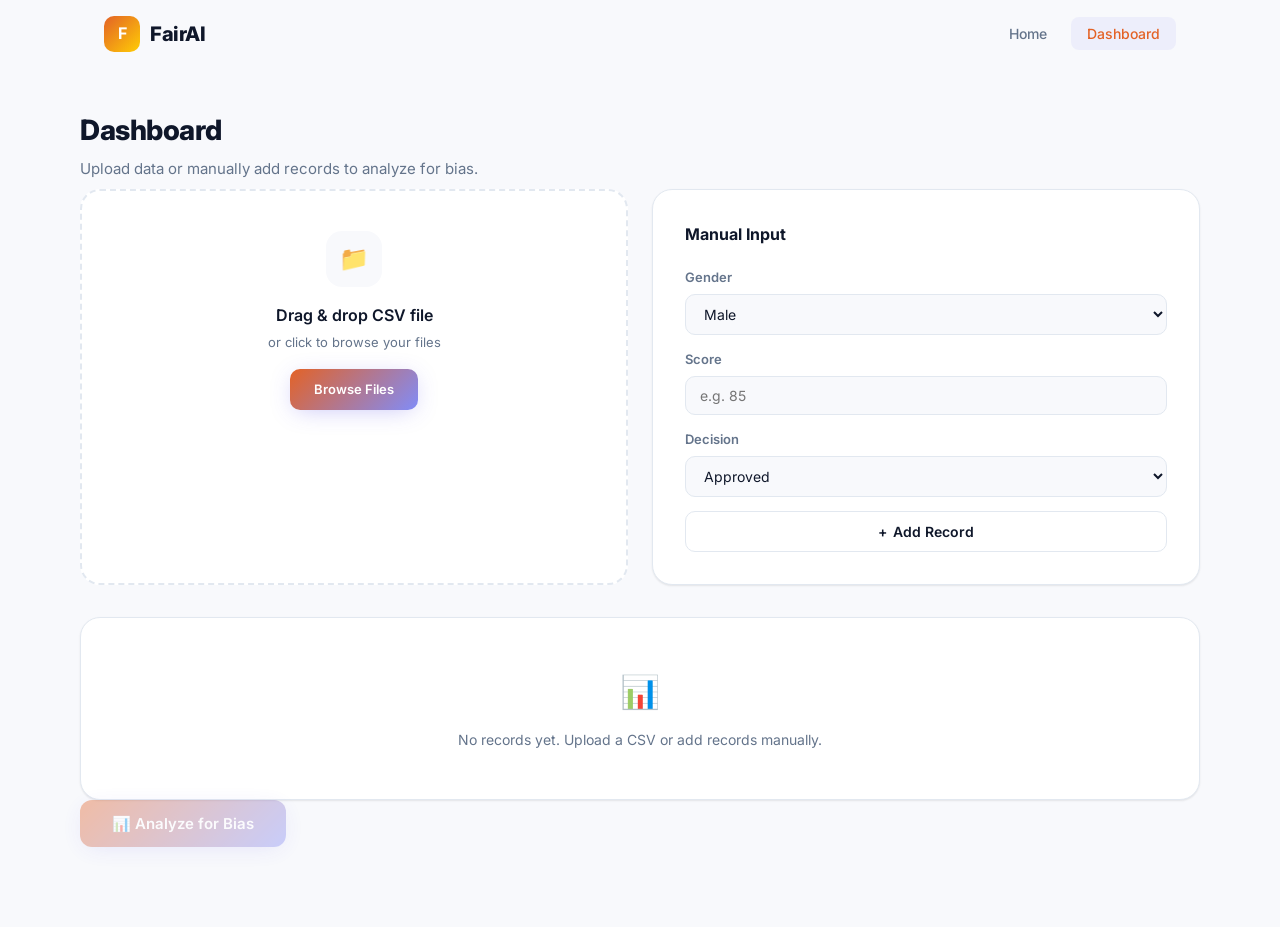
==== frontend/dashboard.html @ 1e20d758 "Created and added frontend files with skeleton ui" ====
<!DOCTYPE html>
<html lang="en">
<head>
  <meta charset="UTF-8" />
  <meta name="viewport" content="width=device-width, initial-scale=1.0" />
  <title>Dashboard – FairAI</title>
  <link rel="stylesheet" href="style.css" />
</head>
<body>

  <!-- Navbar -->
  <nav class="navbar scrolled">
    <div class="container">
      <a href="index.html" class="logo">
        <div class="logo-icon">F</div>
        FairAI
      </a>
      <ul class="nav-links">
        <li><a href="index.html">Home</a></li>
        <li><a href="dashboard.html" class="active">Dashboard</a></li>
      </ul>
    </div>
  </nav>

  <div class="container dashboard-content">
    <div class="page-header animate-fade-up">
      <h1>Dashboard</h1>
      <p>Upload data or manually add records to analyze for bias.</p>
    </div>

    <div class="dashboard-grid">
      <!-- Upload Zone -->
      <div class="upload-zone animate-fade-up delay-1" id="uploadZone">
        <div class="upload-icon">📁</div>
        <h3>Drag & drop CSV file</h3>
        <p>or click to browse your files</p>
        <label for="csvInput">Browse Files</label>
        <input type="file" id="csvInput" accept=".csv" />
      </div>

      <!-- Manual Input -->
      <div class="card manual-input animate-fade-up delay-2">
        <h3>Manual Input</h3>
        <div class="form-group">
          <label for="gender">Gender</label>
          <select id="gender">
            <option value="Male">Male</option>
            <option value="Female">Female</option>
            <option value="Other">Other</option>
          </select>
        </div>
        <div class="form-group">
          <label for="score">Score</label>
          <input type="number" id="score" placeholder="e.g. 85" />
        </div>
        <div class="form-group">
          <label for="decision">Decision</label>
          <select id="decision">
            <option value="Approved">Approved</option>
            <option value="Rejected">Rejected</option>
          </select>
        </div>
        <button class="btn-add" id="addRecord">
          <span>+</span> Add Record
        </button>
      </div>
    </div>

    <!-- Data Table -->
    <div class="card table-section animate-fade-up delay-3" id="tableSection" style="display:none;">
      <div class="table-header">
        <h3><span id="recordCount">0</span> Records</h3>
        <button class="btn-clear" id="clearAll">🗑 Clear All</button>
      </div>
      <div class="data-table-wrapper">
        <table class="data-table">
          <thead>
            <tr>
              <th>#</th>
              <th>Gender</th>
              <th>Score</th>
              <th>Decision</th>
            </tr>
          </thead>
          <tbody id="tableBody"></tbody>
        </table>
      </div>
    </div>

    <!-- Empty State -->
    <div class="card empty-state animate-fade-up delay-3" id="emptyState">
      <span>📊</span>
      No records yet. Upload a CSV or add records manually.
    </div>

    <!-- Analyze Button -->
    <button class="btn-primary" id="analyzeBtn" disabled style="opacity:0.4;cursor:not-allowed;">
      📊 Analyze for Bias
    </button>
  </div>

  <script src="js/upload.js"></script>
  <script src="js/main.js"></script>
  <script>
    // Dashboard logic
    const records = [];
    const tableBody = document.getElementById('tableBody');
    const tableSection = document.getElementById('tableSection');
    const emptyState = document.getElementById('emptyState');
    const recordCount = document.getElementById('recordCount');
    const analyzeBtn = document.getElementById('analyzeBtn');

    function updateTable() {
      const hasRecords = records.length > 0;
      tableSection.style.display = hasRecords ? 'block' : 'none';
      emptyState.style.display = hasRecords ? 'none' : 'block';
      analyzeBtn.disabled = !hasRecords;
      analyzeBtn.style.opacity = hasRecords ? '1' : '0.4';
      analyzeBtn.style.cursor = hasRecords ? 'pointer' : 'not-allowed';
      recordCount.textContent = records.length;

      tableBody.innerHTML = records.map((r, i) =>
        `<tr>
          <td>${i + 1}</td>
          <td>${r.gender}</td>
          <td>${r.score}</td>
          <td><span class="badge ${r.decision === 'Approved' ? 'badge-success' : 'badge-danger'}">${r.decision}</span></td>
        </tr>`
      ).join('');
    }

    // Manual add
    document.getElementById('addRecord').addEventListener('click', () => {
      const gender = document.getElementById('gender').value;
      const score = document.getElementById('score').value;
      const decision = document.getElementById('decision').value;
      if (!score) return;
      records.push({ gender, score: Number(score), decision });
      document.getElementById('score').value = '';
      updateTable();
    });

    // Clear
    document.getElementById('clearAll').addEventListener('click', () => {
      records.length = 0;
      updateTable();
    });

    // CSV upload callback
    window.onCSVParsed = function(data) {
      data.forEach(r => records.push(r));
      updateTable();
    };

    // Analyze
    analyzeBtn.addEventListener('click', () => {
      if (records.length === 0) return;
      sessionStorage.setItem('fairai_data', JSON.stringify(records));
      window.location.href = 'result.html';
    });
  </script>
</body>
</html>
---- frontend/style.css ----
/* ===== FairAI – Design System ===== */
@import url('https://fonts.googleapis.com/css2?family=Inter:wght@300;400;500;600;700;800;900&display=swap');

/* --- Reset & Base --- */
*, *::before, *::after {
  margin: 0;
  padding: 0;
  box-sizing: border-box;
}

:root {
  --bg: #f8f9fc;
  --bg-alt: #ffffff;
  --text: #0f172a;
  --text-secondary: #64748b;
  --primary: #e36226;
  --primary-light: #818cf8;
  --primary-dark: #3730a3;
  --accent: #ffcd05;
  --accent-light: #67e8f9;
  --success: #10b981;
  --danger: #ef4444;
  --border: #e2e8f0;
  --glass-bg: rgba(255,255,255,0.72);
  --glass-border: rgba(255,255,255,0.35);
  --shadow-sm: 0 1px 3px rgba(0,0,0,0.04), 0 1px 2px rgba(0,0,0,0.06);
  --shadow-md: 0 4px 16px -2px rgba(0,0,0,0.08);
  --shadow-lg: 0 12px 40px -8px rgba(0,0,0,0.12);
  --shadow-primary: 0 4px 24px -6px rgba(79,70,229,0.35);
  --radius: 12px;
  --radius-lg: 20px;
  --transition: 0.25s cubic-bezier(0.4,0,0.2,1);
  --font: 'Inter', system-ui, -apple-system, sans-serif;
}

html {
  scroll-behavior: smooth;
}

body {
  font-family: var(--font);
  background: var(--bg);
  color: var(--text);
  line-height: 1.6;
  -webkit-font-smoothing: antialiased;
  -moz-osx-font-smoothing: grayscale;
}

a {
  text-decoration: none;
  color: inherit;
}

img {
  max-width: 100%;
}

/* --- Utilities --- */
.container {
  max-width: 1120px;
  margin: 0 auto;
  padding: 0 24px;
}

.glass {
  background: var(--glass-bg);
  backdrop-filter: blur(18px);
  -webkit-backdrop-filter: blur(18px);
  border: 1px solid var(--glass-border);
}

.gradient-text {
  background: linear-gradient(135deg, var(--primary), var(--accent));
  -webkit-background-clip: text;
  -webkit-text-fill-color: transparent;
  background-clip: text;
}

.btn-primary {
  display: inline-flex;
  align-items: center;
  gap: 8px;
  padding: 14px 32px;
  background: linear-gradient(135deg, var(--primary), var(--primary-light));
  color: #fff;
  font-weight: 600;
  font-size: 15px;
  border: none;
  border-radius: var(--radius);
  cursor: pointer;
  box-shadow: var(--shadow-primary);
  transition: var(--transition);
  font-family: var(--font);
}

.btn-primary:hover {
  transform: translateY(-2px);
  box-shadow: 0 8px 32px -6px rgba(79,70,229,0.45);
}

.btn-primary:active {
  transform: translateY(0);
}

.btn-secondary {
  display: inline-flex;
  align-items: center;
  gap: 8px;
  padding: 12px 28px;
  background: var(--bg-alt);
  color: var(--text);
  font-weight: 600;
  font-size: 14px;
  border: 1px solid var(--border);
  border-radius: var(--radius);
  cursor: pointer;
  transition: var(--transition);
  font-family: var(--font);
}

.btn-secondary:hover {
  background: var(--bg);
  border-color: var(--primary-light);
  color: var(--primary);
}

.card {
  background: var(--bg-alt);
  border: 1px solid var(--border);
  border-radius: var(--radius-lg);
  box-shadow: var(--shadow-sm);
  transition: var(--transition);
}

.card:hover {
  box-shadow: var(--shadow-md);
}

/* --- Animations --- */
@keyframes fadeUp {
  from { opacity: 0; transform: translateY(28px); }
  to { opacity: 1; transform: translateY(0); }
}

@keyframes fadeIn {
  from { opacity: 0; }
  to { opacity: 1; }
}

@keyframes scaleIn {
  from { opacity: 0; transform: scale(0.92); }
  to { opacity: 1; transform: scale(1); }
}

@keyframes slideDown {
  from { opacity: 0; transform: translateY(-12px); }
  to { opacity: 1; transform: translateY(0); }
}

@keyframes float {
  0%, 100% { transform: translateY(0); }
  50% { transform: translateY(-10px); }
}

@keyframes progressFill {
  from { width: 0; }
}

/* Reveal animation */
@keyframes reveal {
  to {
    opacity: 1;
    transform: translateY(0);
    filter: blur(0);
  }
}

/* Moving gradient */
@keyframes gradientMove {
  0% { background-position: 0% 50%; }
  50% { background-position: 100% 50%; }
  100% { background-position: 0% 50%; }
}

.animate-fade-up {
  animation: fadeUp 0.7s ease-out forwards;
}

.animate-fade-in {
  animation: fadeIn 0.5s ease-out forwards;
}

.animate-scale-in {
  animation: scaleIn 0.5s ease-out forwards;
}

.delay-1 { animation-delay: 0.1s; opacity: 0; }
.delay-2 { animation-delay: 0.2s; opacity: 0; }
.delay-3 { animation-delay: 0.3s; opacity: 0; }
.delay-4 { animation-delay: 0.4s; opacity: 0; }
.delay-5 { animation-delay: 0.5s; opacity: 0; }

/* ===== NAVBAR ===== */
.navbar {
  position: sticky;
  top: 0;
  z-index: 100;
  padding: 16px 0;
  background: transparent;
  transition: var(--transition);
}

/* .navbar.scrolled {
  background: var(--glass-bg);
  backdrop-filter: blur(18px);
  border-bottom: 1px solid var(--border);
} */

.navbar .container {
  display: flex;
  align-items: center;
  justify-content: space-between;
}

.logo {
  display: flex;
  align-items: center;
  gap: 10px;
  font-weight: 800;
  font-size: 20px;
  letter-spacing: -0.5px;
}

.logo-icon {
  width: 36px;
  height: 36px;
  background: linear-gradient(135deg, var(--primary), var(--accent));
  border-radius: 10px;
  display: flex;
  align-items: center;
  justify-content: center;
  color: #fff;
  font-size: 16px;
  font-weight: 700;
}

.nav-links {
  display: flex;
  align-items: center;
  gap: 8px;
  list-style: none;
}

.nav-links a {
  padding: 8px 16px;
  font-size: 14px;
  font-weight: 500;
  color: var(--text-secondary);
  border-radius: 8px;
  transition: var(--transition);
}

.nav-links a:hover,
.nav-links a.active {
  color: var(--primary);
  background: rgba(79,70,229,0.06);
}

/* ===== LANDING PAGE ===== */
.hero {
  padding: 100px 0 80px;
  text-align: center;
  position: relative;
  overflow: hidden;

  background: url('paper-bg.jpg');
}

.hero::before {
  content: '';
  position: absolute;
  top: -200px;
  left: 50%;
  transform: translateX(-50%);
  width: 800px;
  height: 800px;
  pointer-events: none;
}

.hero-badge {
  display: inline-flex;
  align-items: center;
  gap: 8px;
  padding: 6px 18px;
  border-radius: 100px;
  font-size: 13px;
  font-weight: 600;
  color: var(--primary);
  margin-bottom: 28px;
  animation: slideDown 0.5s ease-out forwards;
}

.hero-badge::before {
  content: '✦';
  font-size: 12px;
}

.hero .main-head {
  font-size: clamp(12px, 4vw, 36px);
  font-weight: 900;
  line-height: 1.1;
  margin-bottom: 20px;
  max-width: 720px;
  margin-left: auto;
  margin-right: auto;
}

.main-head h1 {
  font-size: clamp(36px, 9vw, 96px);
  font-weight: 900;
}

#main-name {
  display: inline-block;

  background: linear-gradient(135deg, var(--primary), var(--accent), var(--primary));
  background-size: 200% 200%;
  animation: gradientMove 8s ease-in-out infinite;

  -webkit-background-clip: text;
  -webkit-text-fill-color: transparent;
  background-clip: text;
}

/* Letter animation */
#main-name span {
  display: inline-block;

  background: linear-gradient(135deg, var(--primary), var(--accent), var(--primary));
  background-size: 200% 200%;
  animation: gradientMove 2s ease infinite, reveal 0.9s cubic-bezier(0.22, 1, 0.36, 1) forwards;

  -webkit-background-clip: text;
  -webkit-text-fill-color: transparent;
  background-clip: text;

  opacity: 0;
  transform: translateY(8px);
  filter: blur(4px);
}

.hero p {
  font-size: 18px;
  color: var(--text-secondary);
  max-width: 560px;
  margin: 0 auto 40px;
  line-height: 1.7;
}

.hero .btn-primary {
  padding: 16px 40px;
  font-size: 16px;
  border-radius: 14px;
}

.hero .btn-primary svg {
  width: 18px;
  height: 18px;
  transition: transform var(--transition);
}

.hero .btn-primary:hover svg {
  transform: translateX(4px);
}

/* Features */
.features {
  padding: 60px 0 100px;
}

.features-header {
  text-align: center;
  margin-bottom: 48px;
}

.features-header h2 {
  font-size: 32px;
  font-weight: 800;
  letter-spacing: -1px;
  margin-bottom: 12px;
}

.features-header p {
  color: var(--text-secondary);
  font-size: 16px;
  max-width: 480px;
  margin: 0 auto;
}

.features-grid {
  display: grid;
  grid-template-columns: repeat(3, 1fr);
  gap: 24px;
}

.feature-card {
  padding: 36px 28px;
  border-radius: var(--radius-lg);
  transition: var(--transition);
}

.feature-card:hover {
  transform: translateY(-4px);
  box-shadow: var(--shadow-lg);
}

.feature-icon {
  width: 52px;
  height: 52px;
  border-radius: 14px;
  display: flex;
  align-items: center;
  justify-content: center;
  font-size: 22px;
  margin-bottom: 20px;
  background: linear-gradient(135deg, var(--primary), var(--primary-light));
  color: #fff;
}

.feature-card:nth-child(2) .feature-icon {
  background: linear-gradient(135deg, var(--accent), var(--accent-light));
}

.feature-card:nth-child(3) .feature-icon {
  background: linear-gradient(135deg, var(--success), #34d399);
}

.feature-card h3 {
  font-size: 18px;
  font-weight: 700;
  margin-bottom: 8px;
}

.feature-card p {
  color: var(--text-secondary);
  font-size: 14px;
  line-height: 1.7;
}

/* Footer */
.footer {
  border-top: 1px solid var(--border);
  padding: 32px 0;
  text-align: center;
  font-size: 14px;
  color: var(--text-secondary);
}

/* ===== DASHBOARD PAGE ===== */
.page-header {
  margin-bottom: 8px;
}

.page-header h1 {
  font-size: 28px;
  font-weight: 800;
  letter-spacing: -0.5px;
}

.page-header p {
  color: var(--text-secondary);
  font-size: 15px;
  margin-top: 4px;
}

.dashboard-content {
  padding: 40px 0 80px;
}

.dashboard-grid {
  display: grid;
  grid-template-columns: 1fr 1fr;
  gap: 24px;
  margin-bottom: 32px;
}

/* Upload Zone */
.upload-zone {
  padding: 40px;
  text-align: center;
  border: 2px dashed var(--border);
  border-radius: var(--radius-lg);
  background: var(--bg-alt);
  transition: var(--transition);
  cursor: pointer;
}

.upload-zone.drag-over {
  border-color: var(--primary);
  background: rgba(79,70,229,0.04);
}

.upload-zone:hover {
  border-color: var(--primary-light);
}

.upload-icon {
  width: 56px;
  height: 56px;
  margin: 0 auto 16px;
  border-radius: 16px;
  background: var(--bg);
  display: flex;
  align-items: center;
  justify-content: center;
  font-size: 24px;
  color: var(--text-secondary);
}

.upload-zone h3 {
  font-size: 16px;
  font-weight: 600;
  margin-bottom: 4px;
}

.upload-zone p {
  color: var(--text-secondary);
  font-size: 13px;
  margin-bottom: 16px;
}

.upload-zone label {
  display: inline-flex;
  padding: 10px 24px;
  background: linear-gradient(135deg, var(--primary), var(--primary-light));
  color: #fff;
  font-weight: 600;
  font-size: 13px;
  border-radius: 10px;
  cursor: pointer;
  box-shadow: var(--shadow-primary);
  transition: var(--transition);
}

.upload-zone label:hover {
  transform: translateY(-1px);
}

.upload-zone input[type="file"] {
  display: none;
}

/* Manual Input */
.manual-input {
  padding: 32px;
}

.manual-input h3 {
  font-size: 16px;
  font-weight: 700;
  margin-bottom: 20px;
}

.form-group {
  margin-bottom: 14px;
}

.form-group label {
  display: block;
  font-size: 13px;
  font-weight: 600;
  color: var(--text-secondary);
  margin-bottom: 6px;
}

.form-group select,
.form-group input {
  width: 100%;
  padding: 10px 14px;
  font-size: 14px;
  font-family: var(--font);
  border: 1px solid var(--border);
  border-radius: 10px;
  background: var(--bg);
  color: var(--text);
  transition: var(--transition);
  outline: none;
}

.form-group select:focus,
.form-group input:focus {
  border-color: var(--primary);
  box-shadow: 0 0 0 3px rgba(79,70,229,0.1);
}

.btn-add {
  width: 100%;
  padding: 11px;
  margin-top: 4px;
  font-size: 14px;
  font-weight: 600;
  font-family: var(--font);
  border: 1px solid var(--border);
  border-radius: 10px;
  background: var(--bg-alt);
  color: var(--text);
  cursor: pointer;
  transition: var(--transition);
  display: flex;
  align-items: center;
  justify-content: center;
  gap: 6px;
}

.btn-add:hover {
  border-color: var(--primary-light);
  color: var(--primary);
  background: rgba(79,70,229,0.04);
}

/* Data Table */
.table-section {
  border-radius: var(--radius-lg);
  overflow: hidden;
  margin-bottom: 28px;
}

.table-header {
  display: flex;
  align-items: center;
  justify-content: space-between;
  padding: 18px 24px;
  border-bottom: 1px solid var(--border);
}

.table-header h3 {
  font-size: 15px;
  font-weight: 700;
}

.btn-clear {
  font-size: 13px;
  color: var(--text-secondary);
  background: none;
  border: none;
  cursor: pointer;
  font-family: var(--font);
  font-weight: 500;
  transition: var(--transition);
  display: flex;
  align-items: center;
  gap: 4px;
}

.btn-clear:hover {
  color: var(--danger);
}

.data-table-wrapper {
  max-height: 280px;
  overflow-y: auto;
}

.data-table {
  width: 100%;
  border-collapse: collapse;
  font-size: 14px;
}

.data-table thead {
  position: sticky;
  top: 0;
  background: var(--bg);
}

.data-table th {
  text-align: left;
  padding: 12px 24px;
  font-size: 12px;
  font-weight: 600;
  color: var(--text-secondary);
  text-transform: uppercase;
  letter-spacing: 0.5px;
}

.data-table td {
  padding: 12px 24px;
  border-top: 1px solid var(--border);
  color: var(--text);
}

.data-table tr:hover td {
  background: rgba(79,70,229,0.02);
}

.badge {
  display: inline-flex;
  padding: 3px 10px;
  border-radius: 100px;
  font-size: 12px;
  font-weight: 600;
}

.badge-success {
  background: rgba(16,185,129,0.1);
  color: var(--success);
}

.badge-danger {
  background: rgba(239,68,68,0.1);
  color: var(--danger);
}

.empty-state {
  padding: 48px;
  text-align: center;
  color: var(--text-secondary);
  font-size: 14px;
}

.empty-state span {
  font-size: 32px;
  display: block;
  margin-bottom: 12px;
}

/* ===== RESULT PAGE ===== */
.result-content {
  padding: 40px 0 80px;
}

.back-link {
  display: inline-flex;
  align-items: center;
  gap: 6px;
  font-size: 14px;
  color: var(--text-secondary);
  font-weight: 500;
  margin-bottom: 28px;
  transition: var(--transition);
}

.back-link:hover {
  color: var(--primary);
}

/* Bias Score */
.bias-score-card {
  text-align: center;
  padding: 48px 32px;
  margin-bottom: 24px;
  position: relative;
  overflow: hidden;
}

.bias-score-card::before {
  content: '';
  position: absolute;
  top: -100px;
  left: 50%;
  transform: translateX(-50%);
  width: 400px;
  height: 400px;
  background: radial-gradient(circle, rgba(79,70,229,0.06) 0%, transparent 70%);
  pointer-events: none;
}

.score-label {
  font-size: 12px;
  font-weight: 700;
  text-transform: uppercase;
  letter-spacing: 1.5px;
  color: var(--text-secondary);
  margin-bottom: 16px;
}

.score-value {
  font-size: 80px;
  font-weight: 900;
  line-height: 1;
  letter-spacing: -4px;
  margin-bottom: 16px;
}

.score-value.low { color: var(--success); }
.score-value.moderate { color: #f59e0b; }
.score-value.high { color: var(--danger); }

.score-badge {
  display: inline-flex;
  align-items: center;
  gap: 6px;
  padding: 6px 16px;
  border-radius: 100px;
  font-size: 13px;
  font-weight: 600;
}

.score-badge.low {
  background: rgba(16,185,129,0.1);
  color: var(--success);
}

.score-badge.moderate {
  background: rgba(245,158,11,0.1);
  color: #f59e0b;
}

.score-badge.high {
  background: rgba(239,68,68,0.1);
  color: var(--danger);
}

/* Stats */
.stats-grid {
  display: grid;
  grid-template-columns: 1fr 1fr;
  gap: 24px;
  margin-bottom: 24px;
}

.stat-card {
  padding: 28px;
}

.stat-card .stat-header {
  display: flex;
  justify-content: space-between;
  align-items: center;
  margin-bottom: 12px;
}

.stat-card .stat-label {
  font-size: 13px;
  font-weight: 600;
  color: var(--text-secondary);
}

.stat-card .stat-count {
  font-size: 12px;
  color: var(--text-secondary);
}

.stat-card .stat-value {
  font-size: 36px;
  font-weight: 800;
  margin-bottom: 14px;
  letter-spacing: -1px;
}

.progress-bar {
  width: 100%;
  height: 10px;
  background: var(--bg);
  border-radius: 100px;
  overflow: hidden;
}

.progress-fill {
  height: 100%;
  border-radius: 100px;
  transition: width 1.2s cubic-bezier(0.4,0,0.2,1);
  animation: progressFill 1.2s ease-out forwards;
}

.progress-fill.primary {
  background: linear-gradient(90deg, var(--primary), var(--primary-light));
}

.progress-fill.accent {
  background: linear-gradient(90deg, var(--accent), var(--accent-light));
}

/* Explanation */
.explanation-card {
  padding: 28px;
  margin-bottom: 24px;
}

.explanation-card .card-title {
  display: flex;
  align-items: center;
  gap: 8px;
  font-size: 16px;
  font-weight: 700;
  margin-bottom: 12px;
}

.explanation-card .card-title span {
  color: var(--primary);
}

.explanation-card p {
  color: var(--text-secondary);
  font-size: 15px;
  line-height: 1.8;
}

/* Suggestions */
.suggestions-card {
  padding: 28px;
  margin-bottom: 32px;
}

.suggestions-card h3 {
  font-size: 16px;
  font-weight: 700;
  margin-bottom: 18px;
}

.suggestion-list {
  list-style: none;
  display: flex;
  flex-direction: column;
  gap: 14px;
}

.suggestion-list li {
  display: flex;
  align-items: flex-start;
  gap: 12px;
  font-size: 14px;
  color: var(--text-secondary);
  line-height: 1.6;
}

.suggestion-list li::before {
  content: '✓';
  display: flex;
  align-items: center;
  justify-content: center;
  width: 22px;
  height: 22px;
  min-width: 22px;
  border-radius: 6px;
  background: rgba(79,70,229,0.08);
  color: var(--primary);
  font-size: 11px;
  font-weight: 700;
  margin-top: 1px;
}

/* ===== RESPONSIVE ===== */
@media (max-width: 768px) {
  .features-grid {
    grid-template-columns: 1fr;
  }

  .dashboard-grid {
    grid-template-columns: 1fr;
  }

  .stats-grid {
    grid-template-columns: 1fr;
  }

  .hero {
    padding: 60px 0 50px;
  }

  .hero h1 {
    letter-spacing: -1px;
  }

  .nav-links {
    display: none;
  }

  .score-value {
    font-size: 60px;
  }
}

/* Scrollbar */
::-webkit-scrollbar {
  width: 6px;
}

::-webkit-scrollbar-track {
  background: transparent;
}

::-webkit-scrollbar-thumb {
  background: var(--border);
  border-radius: 100px;
}

::-webkit-scrollbar-thumb:hover {
  background: var(--text-secondary);
}
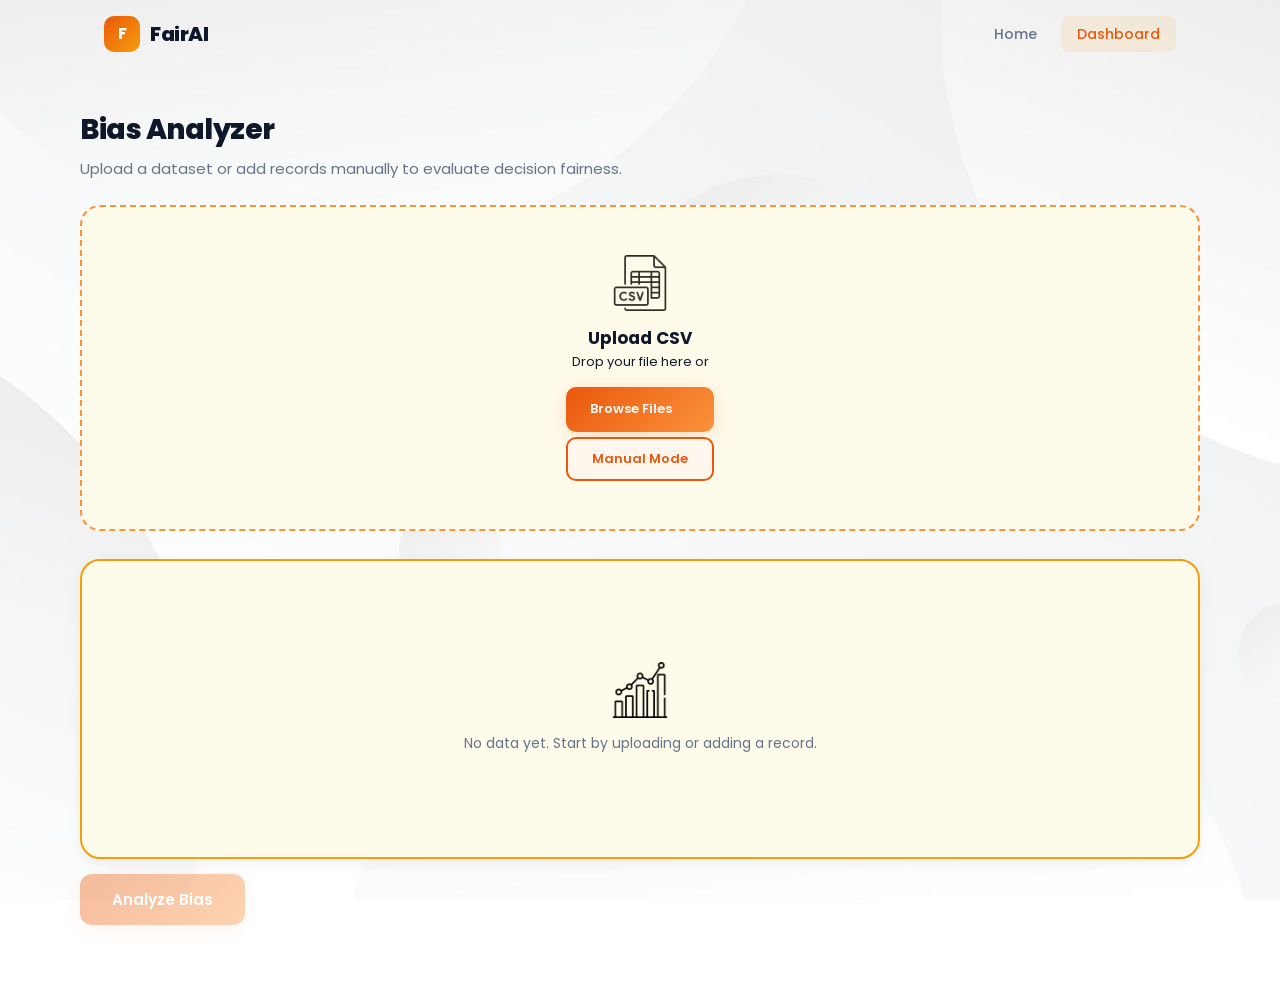
==== commit f50c0193: "Enhanced UI & Added Manual Form Button." ====
--- a/frontend/dashboard.html
+++ b/frontend/dashboard.html
@@ -9,7 +9,7 @@
 <body>
 
   <!-- Navbar -->
-  <nav class="navbar scrolled">
+  <nav class="navbar">
     <div class="container">
       <a href="index.html" class="logo">
         <div class="logo-icon">F</div>
@@ -23,55 +23,71 @@
   </nav>
 
   <div class="container dashboard-content">
+  
     <div class="page-header animate-fade-up">
-      <h1>Dashboard</h1>
-      <p>Upload data or manually add records to analyze for bias.</p>
+      <h1>Bias Analyzer</h1>
+      <p>Upload a dataset or add records manually to evaluate decision fairness.</p>
     </div>
-
-    <div class="dashboard-grid">
-      <!-- Upload Zone -->
+  
+    <div class="dashboard-flex">
+    
+      <!-- Upload -->
       <div class="upload-zone animate-fade-up delay-1" id="uploadZone">
-        <div class="upload-icon">📁</div>
-        <h3>Drag & drop CSV file</h3>
-        <p>or click to browse your files</p>
-        <label for="csvInput">Browse Files</label>
-        <input type="file" id="csvInput" accept=".csv" />
+        <img src="./assests/csv.png" class="upload-icon">
+      
+        <h3>Upload CSV</h3>
+        <p>Drop your file here or</p>
+      
+        <div class="cta-buttons">
+          <label for="csvInput">Browse Files</label>
+          <input type="file" id="csvInput" accept=".csv" />
+          <button class="btn-switch" id="switchBtn">
+            Manual Mode
+          </button>
+        </div>
       </div>
-
-      <!-- Manual Input -->
-      <div class="card manual-input animate-fade-up delay-2">
-        <h3>Manual Input</h3>
+    
+      <!-- Manual -->
+      <div class="card manual-input animate-fade-up delay-2 hidden" id="manualForm">
+        <h3>Add Record</h3>
+      
         <div class="form-group">
-          <label for="gender">Gender</label>
+          <label>Gender</label>
           <select id="gender">
-            <option value="Male">Male</option>
-            <option value="Female">Female</option>
-            <option value="Other">Other</option>
+            <option>Male</option>
+            <option>Female</option>
+            <option>Other</option>
           </select>
         </div>
+      
         <div class="form-group">
-          <label for="score">Score</label>
-          <input type="number" id="score" placeholder="e.g. 85" />
+          <label>Score</label>
+          <input type="number" id="score" placeholder="85" max="100" />
         </div>
+      
         <div class="form-group">
-          <label for="decision">Decision</label>
+          <label>Decision</label>
           <select id="decision">
-            <option value="Approved">Approved</option>
-            <option value="Rejected">Rejected</option>
+            <option>Approved</option>
+            <option>Rejected</option>
           </select>
         </div>
+      
         <button class="btn-add" id="addRecord">
-          <span>+</span> Add Record
+          + Add Record
         </button>
+        
       </div>
+    
     </div>
-
-    <!-- Data Table -->
-    <div class="card table-section animate-fade-up delay-3" id="tableSection" style="display:none;">
+  
+    <!-- Table -->
+    <div class="card table-section animate-fade-up delay-3 hidden" id="tableSection">
       <div class="table-header">
         <h3><span id="recordCount">0</span> Records</h3>
-        <button class="btn-clear" id="clearAll">🗑 Clear All</button>
+        <button class="btn-clear" id="clearAll">Clear</button>
       </div>
+    
       <div class="data-table-wrapper">
         <table class="data-table">
           <thead>
@@ -86,17 +102,22 @@
         </table>
       </div>
     </div>
+  
+    <!-- Empty -->
+    <div class="card empty-state animate-fade-up delay-3" id="emptyState">
+      <span>
+        <img src="./assests/analysis.png" width="56px" height="56px">
+      </span>
 
-    <!-- Empty State -->
-    <div class="card empty-state animate-fade-up delay-3" id="emptyState">
-      <span>📊</span>
-      No records yet. Upload a CSV or add records manually.
+      <p>No data yet. Start by uploading or adding a record.</p>
+
     </div>
-
-    <!-- Analyze Button -->
-    <button class="btn-primary" id="analyzeBtn" disabled style="opacity:0.4;cursor:not-allowed;">
-      📊 Analyze for Bias
+    
+    <!-- CTA -->
+    <button class="btn-primary" id="analyzeBtn" disabled>
+      Analyze Bias
     </button>
+  
   </div>
 
   <script src="js/upload.js"></script>
@@ -112,8 +133,8 @@
 
     function updateTable() {
       const hasRecords = records.length > 0;
-      tableSection.style.display = hasRecords ? 'block' : 'none';
-      emptyState.style.display = hasRecords ? 'none' : 'block';
+      tableSection.classList.toggle('hidden', !hasRecords);
+      emptyState.classList.toggle('hidden', hasRecords);
       analyzeBtn.disabled = !hasRecords;
       analyzeBtn.style.opacity = hasRecords ? '1' : '0.4';
       analyzeBtn.style.cursor = hasRecords ? 'pointer' : 'not-allowed';
@@ -140,6 +161,21 @@
       updateTable();
     });
 
+    // Switch Button Animation
+    const switchBtn = document.getElementById('switchBtn');
+    const ManualForm = document.getElementById('manualForm');
+
+    // Handles Form Visibility
+    switchBtn.addEventListener('click', () => {
+      const isHidden = ManualForm.classList.contains('hidden');
+    
+      ManualForm.classList.toggle('hidden');
+    
+      switchBtn.textContent = isHidden
+        ? "Hide Form"
+        : "Manual Mode";
+    });
+
     // Clear
     document.getElementById('clearAll').addEventListener('click', () => {
       records.length = 0;
--- a/frontend/style.css
+++ b/frontend/style.css
@@ -1,5 +1,5 @@
 /* ===== FairAI – Design System ===== */
-@import url('https://fonts.googleapis.com/css2?family=Inter:wght@300;400;500;600;700;800;900&display=swap');
+@import url('https://fonts.googleapis.com/css2?family=Poppins:wght@300;400;500;600;700;800;900&display=swap');
 
 /* --- Reset & Base --- */
 *, *::before, *::after {
@@ -11,26 +11,44 @@
 :root {
   --bg: #f8f9fc;
   --bg-alt: #ffffff;
+
   --text: #0f172a;
   --text-secondary: #64748b;
-  --primary: #e36226;
-  --primary-light: #818cf8;
-  --primary-dark: #3730a3;
-  --accent: #ffcd05;
-  --accent-light: #67e8f9;
+  --text-contrast: #f9f9f9;
+
+  --primary: #ea580c;
+  --primary-light: #fb923c;
+  --primary-dark: #c2410c;
+  --primary-soft: #fff7ed;
+  --primary-soft-hover: #ffedd5;
+
+  --secondary: #64748b;
+  --secondary-light: #94a3b8;
+  --secondary-dark: #475569;
+  --secondary-soft: #f1f5f9;
+  --secondary-soft-hover: #e2e8f0;
+
+  --accent: #f59e0b;
+  --accent-light: rgba(245, 158, 11, 0.1);
+  --accent-soft: #fffbeb;
+
   --success: #10b981;
   --danger: #ef4444;
+
   --border: #e2e8f0;
-  --glass-bg: rgba(255,255,255,0.72);
+  --glass-bg: rgba(255,255,255,0.4);
   --glass-border: rgba(255,255,255,0.35);
+
   --shadow-sm: 0 1px 3px rgba(0,0,0,0.04), 0 1px 2px rgba(0,0,0,0.06);
   --shadow-md: 0 4px 16px -2px rgba(0,0,0,0.08);
   --shadow-lg: 0 12px 40px -8px rgba(0,0,0,0.12);
-  --shadow-primary: 0 4px 24px -6px rgba(79,70,229,0.35);
+  --shadow-primary: 0 4px 24px -6px rgba(234, 88, 12, 0.35);
+
   --radius: 12px;
   --radius-lg: 20px;
+
   --transition: 0.25s cubic-bezier(0.4,0,0.2,1);
-  --font: 'Inter', system-ui, -apple-system, sans-serif;
+  --font: 'Poppins', system-ui, -apple-system, sans-serif;
 }
 
 html {
@@ -39,13 +57,23 @@
 
 body {
   font-family: var(--font);
-  background: var(--bg);
+
+  background: url('./assests/paper-bg.jpg');
+  background-size: cover;
+  background-position: center;
+  background-repeat: no-repeat;
+  background-attachment: fixed;
+
   color: var(--text);
   line-height: 1.6;
   -webkit-font-smoothing: antialiased;
   -moz-osx-font-smoothing: grayscale;
 }
 
+.hidden {
+  display: none !important;
+}
+
 a {
   text-decoration: none;
   color: inherit;
@@ -53,6 +81,10 @@
 
 img {
   max-width: 100%;
+}
+
+button {
+  font-family: var(--font);
 }
 
 /* --- Utilities --- */
@@ -93,13 +125,17 @@
   font-family: var(--font);
 }
 
-.btn-primary:hover {
+.btn-primary:hover:not(:disabled) {
   transform: translateY(-2px);
-  box-shadow: 0 8px 32px -6px rgba(79,70,229,0.45);
 }
 
 .btn-primary:active {
   transform: translateY(0);
+}
+
+.btn-primary:disabled {
+  opacity: 0.4;
+  cursor: not-allowed;
 }
 
 .btn-secondary {
@@ -126,9 +162,9 @@
 
 .card {
   background: var(--bg-alt);
+  border-radius: var(--radius-lg);
+  box-shadow: var(--shadow-md);
   border: 1px solid var(--border);
-  border-radius: var(--radius-lg);
-  box-shadow: var(--shadow-sm);
   transition: var(--transition);
 }
 
@@ -202,7 +238,6 @@
 
 /* ===== NAVBAR ===== */
 .navbar {
-  position: sticky;
   top: 0;
   z-index: 100;
   padding: 16px 0;
@@ -210,12 +245,6 @@
   transition: var(--transition);
 }
 
-/* .navbar.scrolled {
-  background: var(--glass-bg);
-  backdrop-filter: blur(18px);
-  border-bottom: 1px solid var(--border);
-} */
-
 .navbar .container {
   display: flex;
   align-items: center;
@@ -260,10 +289,15 @@
   transition: var(--transition);
 }
 
-.nav-links a:hover,
-.nav-links a.active {
+.nav-links a:hover:not(.dashboard-btn),
+.nav-links a.active:not(.dashboard-btn) {
   color: var(--primary);
-  background: rgba(79,70,229,0.06);
+  background: var(--accent-light);
+}
+
+.dashboard-btn {
+  padding: 10px 24px;
+  font-size: 13px;
 }
 
 /* ===== LANDING PAGE ===== */
@@ -272,8 +306,6 @@
   text-align: center;
   position: relative;
   overflow: hidden;
-
-  background: url('paper-bg.jpg');
 }
 
 .hero::before {
@@ -313,11 +345,14 @@
   max-width: 720px;
   margin-left: auto;
   margin-right: auto;
+  color: var(--text-secondary);
+  letter-spacing: 1px;
 }
 
 .main-head h1 {
   font-size: clamp(36px, 9vw, 96px);
   font-weight: 900;
+  margin-bottom: 10px;
 }
 
 #main-name {
@@ -351,7 +386,9 @@
 
 .hero p {
   font-size: 18px;
-  color: var(--text-secondary);
+  font-weight: 200;
+  color: var(--text-secondary);
+  letter-spacing: 0.5px;
   max-width: 560px;
   margin: 0 auto 40px;
   line-height: 1.7;
@@ -388,12 +425,14 @@
   font-weight: 800;
   letter-spacing: -1px;
   margin-bottom: 12px;
+  letter-spacing: 1px;
+  color: var(--text-secondary);
 }
 
 .features-header p {
   color: var(--text-secondary);
-  font-size: 16px;
-  max-width: 480px;
+  letter-spacing: 1px;
+  font-size: 18px;
   margin: 0 auto;
 }
 
@@ -404,9 +443,25 @@
 }
 
 .feature-card {
+  position: relative;
   padding: 36px 28px;
   border-radius: var(--radius-lg);
-  transition: var(--transition);
+
+  /* Animation Cases */
+  opacity: 0;
+  transition: all 0.8s ease;
+}
+
+.feature-card::after {
+  content: '';
+  position: absolute;
+  bottom: 0;
+  left: 0;
+  background: var(--accent-light);
+  width: 100%;
+  height: 60%;
+  z-index: -1;
+  border-radius: inherit;
 }
 
 .feature-card:hover {
@@ -414,7 +469,33 @@
   box-shadow: var(--shadow-lg);
 }
 
-.feature-icon {
+/* initial positions */
+#card-1 { transform: translateX(365px); }
+#card-2 { transform: translateY(80px) scale(0.95); }
+#card-3 { transform: translateX(-365px); }
+
+/* when visible */
+.features-grid.show #card-2 {
+  opacity: 1;
+  transform: translateY(0) scale(1);
+  transition-delay: 0.1s;
+}
+
+.features-grid.show #card-1 {
+  opacity: 1;
+  transform: translate(0, 0);
+  transition-delay: 0.7s;
+  z-index: -1;
+}
+
+.features-grid.show #card-3 {
+  opacity: 1;
+  transform: translate(0, 0);
+  transition-delay: 0.7s;
+  z-index: -1;
+}
+
+.img-wrapper {
   width: 52px;
   height: 52px;
   border-radius: 14px;
@@ -422,17 +503,14 @@
   align-items: center;
   justify-content: center;
   font-size: 22px;
-  margin-bottom: 20px;
-  background: linear-gradient(135deg, var(--primary), var(--primary-light));
-  color: #fff;
-}
-
-.feature-card:nth-child(2) .feature-icon {
+  margin-bottom: 64px;
   background: linear-gradient(135deg, var(--accent), var(--accent-light));
 }
 
-.feature-card:nth-child(3) .feature-icon {
-  background: linear-gradient(135deg, var(--success), #34d399);
+.img-wrapper img {
+  width: 75%;
+  height: 75%;
+  aspect-ratio: 1;
 }
 
 .feature-card h3 {
@@ -454,6 +532,7 @@
   text-align: center;
   font-size: 14px;
   color: var(--text-secondary);
+  background: var(--accent-soft);
 }
 
 /* ===== DASHBOARD PAGE ===== */
@@ -477,69 +556,65 @@
   padding: 40px 0 80px;
 }
 
-.dashboard-grid {
-  display: grid;
-  grid-template-columns: 1fr 1fr;
-  gap: 24px;
-  margin-bottom: 32px;
+.dashboard-flex {
+  display: flex;
+  gap: 28px;
+  margin-top: 24px;
 }
 
 /* Upload Zone */
 .upload-zone {
-  padding: 40px;
+  flex-grow: 1;
+  padding: 48px 32px;
   text-align: center;
-  border: 2px dashed var(--border);
   border-radius: var(--radius-lg);
-  background: var(--bg-alt);
+  background: var(--accent-soft);
+  border: 2px dashed var(--primary-light);
   transition: var(--transition);
-  cursor: pointer;
-}
-
-.upload-zone.drag-over {
+  position: relative;
+  display: flex;
+  align-items: center;
+  flex-direction: column;
+  justify-content: center;
+}
+
+.upload-zone:hover {
+  transform: translateY(-3px);
+  box-shadow: var(--shadow-lg);
   border-color: var(--primary);
-  background: rgba(79,70,229,0.04);
-}
-
-.upload-zone:hover {
-  border-color: var(--primary-light);
+  background: var(--primary-soft);
 }
 
 .upload-icon {
   width: 56px;
-  height: 56px;
-  margin: 0 auto 16px;
-  border-radius: 16px;
-  background: var(--bg);
-  display: flex;
-  align-items: center;
-  justify-content: center;
-  font-size: 24px;
-  color: var(--text-secondary);
+  margin-bottom: 14px;
+  opacity: 0.85;
 }
 
 .upload-zone h3 {
-  font-size: 16px;
-  font-weight: 600;
-  margin-bottom: 4px;
+  font-size: 17px;
+  font-weight: 700;
 }
 
 .upload-zone p {
-  color: var(--text-secondary);
   font-size: 13px;
-  margin-bottom: 16px;
+  margin-bottom: 14px;
 }
 
 .upload-zone label {
   display: inline-flex;
-  padding: 10px 24px;
+  padding: 12px 24px;
   background: linear-gradient(135deg, var(--primary), var(--primary-light));
-  color: #fff;
+  color: var(--text-contrast);
   font-weight: 600;
   font-size: 13px;
   border-radius: 10px;
   cursor: pointer;
   box-shadow: var(--shadow-primary);
   transition: var(--transition);
+
+  border: none;
+  outline: none;
 }
 
 .upload-zone label:hover {
@@ -550,9 +625,33 @@
   display: none;
 }
 
+.cta-buttons {
+  display: flex;
+  align-items: stretch;
+  flex-direction: column;
+  justify-content: stretch;
+}
+
+.btn-switch {
+  margin-top: 5px;
+  padding: 10px 24px;
+  border-radius: 10px;
+  font-size: 13px;
+  font-weight: 600;
+  background: var(--primary-soft);
+  color: var(--primary);
+  border: 2px solid var(--primary);
+}
+
+.btn-switch:hover {
+  background-color: var(--primary);
+  color: var(--text-contrast);
+}
+
 /* Manual Input */
 .manual-input {
-  padding: 32px;
+  padding: 28px;
+  flex-grow: 1;
 }
 
 .manual-input h3 {
@@ -562,7 +661,7 @@
 }
 
 .form-group {
-  margin-bottom: 14px;
+  margin-bottom: 16px;
 }
 
 .form-group label {
@@ -579,9 +678,9 @@
   padding: 10px 14px;
   font-size: 14px;
   font-family: var(--font);
-  border: 1px solid var(--border);
+  background: var(--secondary-soft);
+  border: 1px solid transparent;
   border-radius: 10px;
-  background: var(--bg);
   color: var(--text);
   transition: var(--transition);
   outline: none;
@@ -589,8 +688,8 @@
 
 .form-group select:focus,
 .form-group input:focus {
+  background: #fff;
   border-color: var(--primary);
-  box-shadow: 0 0 0 3px rgba(79,70,229,0.1);
 }
 
 .btn-add {
@@ -615,14 +714,15 @@
 .btn-add:hover {
   border-color: var(--primary-light);
   color: var(--primary);
-  background: rgba(79,70,229,0.04);
+  background: var(--primary-soft);
 }
 
 /* Data Table */
 .table-section {
   border-radius: var(--radius-lg);
   overflow: hidden;
-  margin-bottom: 28px;
+  margin: 28px 0;
+  background: var(--accent-soft);
 }
 
 .table-header {
@@ -687,10 +787,11 @@
   padding: 12px 24px;
   border-top: 1px solid var(--border);
   color: var(--text);
+  font-size: 13.5px;
 }
 
 .data-table tr:hover td {
-  background: rgba(79,70,229,0.02);
+  background: var(--primary-soft);
 }
 
 .badge {
@@ -712,16 +813,36 @@
 }
 
 .empty-state {
-  padding: 48px;
   text-align: center;
   color: var(--text-secondary);
   font-size: 14px;
-}
-
-.empty-state span {
-  font-size: 32px;
-  display: block;
-  margin-bottom: 12px;
+  padding: 56px;
+  margin-top: 28px;
+  background: var(--accent-soft);
+  border: 2px solid var(--accent);
+  border-radius: var(--radius-lg);
+  min-height: 300px;
+
+  display: flex;
+  align-items: center;
+  flex-direction: column;
+  justify-content: center;
+  gap: 1em;
+}
+
+.empty-state:hover {
+  background: var(--primary-soft);
+}
+
+.empty-state span,
+.empty-state span img {
+  width: 56px;
+  height: 56px;
+  aspect-ratio: 1;
+}
+
+#analyzeBtn {
+  margin-top: 1em;
 }
 
 /* ===== RESULT PAGE ===== */
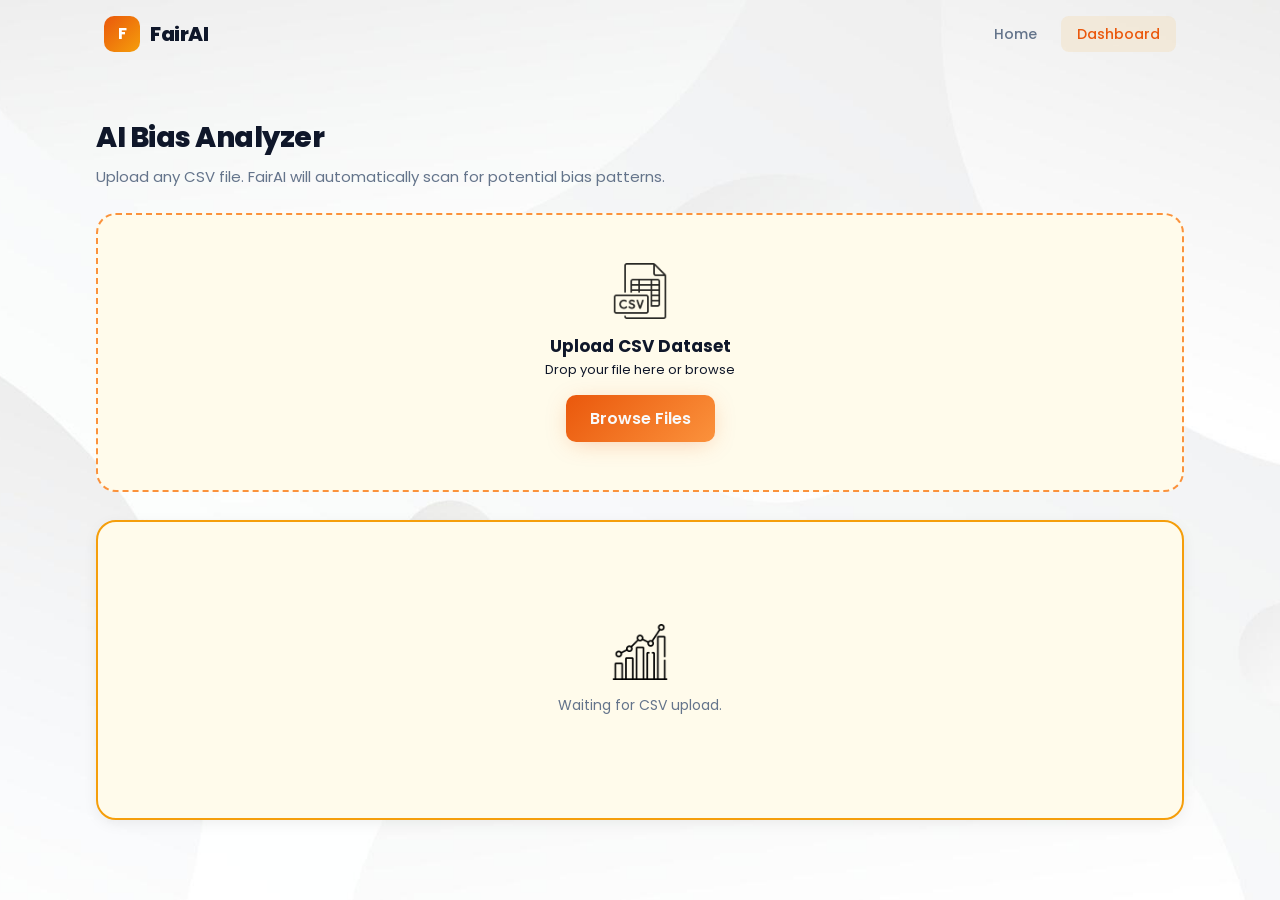
==== commit b1d1c7b4: "Finished first ever model- FairAI." ====
--- a/frontend/dashboard.html
+++ b/frontend/dashboard.html
@@ -3,12 +3,13 @@
 <head>
   <meta charset="UTF-8" />
   <meta name="viewport" content="width=device-width, initial-scale=1.0" />
-  <title>Dashboard – FairAI</title>
-  <link rel="stylesheet" href="style.css" />
+  <title>Dashboard - FairAI</title>
+
+  <link rel="stylesheet" href="./css/main/main.css" />
+  <link rel="stylesheet" href="./css/components/navbar.css" />
+  <link rel="stylesheet" href="./css/components/dashboard/dashboard.css" />
 </head>
 <body>
-
-  <!-- Navbar -->
   <nav class="navbar">
     <div class="container">
       <a href="index.html" class="logo">
@@ -23,177 +24,47 @@
   </nav>
 
   <div class="container dashboard-content">
-  
     <div class="page-header animate-fade-up">
-      <h1>Bias Analyzer</h1>
-      <p>Upload a dataset or add records manually to evaluate decision fairness.</p>
+      <h1>AI Bias Analyzer</h1>
+      <p>Upload any CSV file. FairAI will automatically scan for potential bias patterns.</p>
     </div>
-  
+
     <div class="dashboard-flex">
-    
-      <!-- Upload -->
       <div class="upload-zone animate-fade-up delay-1" id="uploadZone">
-        <img src="./assests/csv.png" class="upload-icon">
-      
-        <h3>Upload CSV</h3>
-        <p>Drop your file here or</p>
-      
+        <img src="./assests/csv.png" class="upload-icon" alt="CSV" />
+        <h3>Upload CSV Dataset</h3>
+        <p>Drop your file here or browse</p>
+
         <div class="cta-buttons">
           <label for="csvInput">Browse Files</label>
           <input type="file" id="csvInput" accept=".csv" />
-          <button class="btn-switch" id="switchBtn">
-            Manual Mode
-          </button>
         </div>
       </div>
-    
-      <!-- Manual -->
-      <div class="card manual-input animate-fade-up delay-2 hidden" id="manualForm">
-        <h3>Add Record</h3>
-      
-        <div class="form-group">
-          <label>Gender</label>
-          <select id="gender">
-            <option>Male</option>
-            <option>Female</option>
-            <option>Other</option>
-          </select>
-        </div>
-      
-        <div class="form-group">
-          <label>Score</label>
-          <input type="number" id="score" placeholder="85" max="100" />
-        </div>
-      
-        <div class="form-group">
-          <label>Decision</label>
-          <select id="decision">
-            <option>Approved</option>
-            <option>Rejected</option>
-          </select>
-        </div>
-      
-        <button class="btn-add" id="addRecord">
-          + Add Record
-        </button>
-        
-      </div>
-    
     </div>
-  
-    <!-- Table -->
-    <div class="card table-section animate-fade-up delay-3 hidden" id="tableSection">
-      <div class="table-header">
-        <h3><span id="recordCount">0</span> Records</h3>
-        <button class="btn-clear" id="clearAll">Clear</button>
-      </div>
-    
-      <div class="data-table-wrapper">
-        <table class="data-table">
-          <thead>
-            <tr>
-              <th>#</th>
-              <th>Gender</th>
-              <th>Score</th>
-              <th>Decision</th>
-            </tr>
-          </thead>
-          <tbody id="tableBody"></tbody>
-        </table>
-      </div>
+
+    <div class="card empty-state animate-fade-up delay-3" id="statusCard">
+      <span><img src="./assests/analysis.png" width="56" height="56" alt="Analysis" /></span>
+      <p id="statusText">Waiting for CSV upload.</p>
     </div>
-  
-    <!-- Empty -->
-    <div class="card empty-state animate-fade-up delay-3" id="emptyState">
-      <span>
-        <img src="./assests/analysis.png" width="56px" height="56px">
-      </span>
-
-      <p>No data yet. Start by uploading or adding a record.</p>
-
-    </div>
-    
-    <!-- CTA -->
-    <button class="btn-primary" id="analyzeBtn" disabled>
-      Analyze Bias
-    </button>
-  
   </div>
 
   <script src="js/upload.js"></script>
   <script src="js/main.js"></script>
   <script>
-    // Dashboard logic
-    const records = [];
-    const tableBody = document.getElementById('tableBody');
-    const tableSection = document.getElementById('tableSection');
-    const emptyState = document.getElementById('emptyState');
-    const recordCount = document.getElementById('recordCount');
-    const analyzeBtn = document.getElementById('analyzeBtn');
+    const statusText = document.getElementById('statusText');
 
-    function updateTable() {
-      const hasRecords = records.length > 0;
-      tableSection.classList.toggle('hidden', !hasRecords);
-      emptyState.classList.toggle('hidden', hasRecords);
-      analyzeBtn.disabled = !hasRecords;
-      analyzeBtn.style.opacity = hasRecords ? '1' : '0.4';
-      analyzeBtn.style.cursor = hasRecords ? 'pointer' : 'not-allowed';
-      recordCount.textContent = records.length;
+    window.onCSVFileSelected = async function(file) {
+      statusText.textContent = 'Analyzing dataset with AI...';
 
-      tableBody.innerHTML = records.map((r, i) =>
-        `<tr>
-          <td>${i + 1}</td>
-          <td>${r.gender}</td>
-          <td>${r.score}</td>
-          <td><span class="badge ${r.decision === 'Approved' ? 'badge-success' : 'badge-danger'}">${r.decision}</span></td>
-        </tr>`
-      ).join('');
-    }
-
-    // Manual add
-    document.getElementById('addRecord').addEventListener('click', () => {
-      const gender = document.getElementById('gender').value;
-      const score = document.getElementById('score').value;
-      const decision = document.getElementById('decision').value;
-      if (!score) return;
-      records.push({ gender, score: Number(score), decision });
-      document.getElementById('score').value = '';
-      updateTable();
-    });
-
-    // Switch Button Animation
-    const switchBtn = document.getElementById('switchBtn');
-    const ManualForm = document.getElementById('manualForm');
-
-    // Handles Form Visibility
-    switchBtn.addEventListener('click', () => {
-      const isHidden = ManualForm.classList.contains('hidden');
-    
-      ManualForm.classList.toggle('hidden');
-    
-      switchBtn.textContent = isHidden
-        ? "Hide Form"
-        : "Manual Mode";
-    });
-
-    // Clear
-    document.getElementById('clearAll').addEventListener('click', () => {
-      records.length = 0;
-      updateTable();
-    });
-
-    // CSV upload callback
-    window.onCSVParsed = function(data) {
-      data.forEach(r => records.push(r));
-      updateTable();
+      try {
+        const result = await window.fairaiAPI.analyzeCsvFile(file);
+        sessionStorage.setItem('fairai_result', JSON.stringify(result));
+        window.location.href = 'result.html';
+      } catch (err) {
+        statusText.textContent = 'Analysis failed. Check backend/API key and retry.';
+        alert(err.message || 'Analysis failed.');
+      }
     };
-
-    // Analyze
-    analyzeBtn.addEventListener('click', () => {
-      if (records.length === 0) return;
-      sessionStorage.setItem('fairai_data', JSON.stringify(records));
-      window.location.href = 'result.html';
-    });
   </script>
 </body>
 </html>
--- a/frontend/css/main/main.css
+++ b/frontend/css/main/main.css
@@ -0,0 +1,5 @@
+@import url(variables.css);
+@import url(base.css);
+@import url(utils.css);
+@import url(animations.css);
+@import url(media.css);
--- a/frontend/css/components/navbar.css
+++ b/frontend/css/components/navbar.css
@@ -0,0 +1,58 @@
+/* ===== NAVBAR ===== */
+.navbar {
+  top: 0;
+  z-index: 100;
+  padding: 16px 0;
+  background: transparent;
+  transition: var(--transition);
+}
+
+.navbar .container {
+  display: flex;
+  align-items: center;
+  justify-content: space-between;
+}
+
+.logo {
+  display: flex;
+  align-items: center;
+  gap: 10px;
+  font-weight: 800;
+  font-size: 20px;
+  letter-spacing: -0.5px;
+}
+
+.logo-icon {
+  width: 36px;
+  height: 36px;
+  background: linear-gradient(135deg, var(--primary), var(--accent));
+  border-radius: 10px;
+  display: flex;
+  align-items: center;
+  justify-content: center;
+  color: #fff;
+  font-size: 16px;
+  font-weight: 700;
+}
+
+.nav-links {
+  display: flex;
+  align-items: center;
+  gap: 8px;
+  list-style: none;
+}
+
+.nav-links a {
+  padding: 8px 16px;
+  font-size: 14px;
+  font-weight: 500;
+  color: var(--text-secondary);
+  border-radius: 8px;
+  transition: var(--transition);
+}
+
+.nav-links a:hover:not(.dashboard-btn),
+.nav-links a.active:not(.dashboard-btn) {
+  color: var(--primary);
+  background: var(--accent-light);
+}
--- a/frontend/css/components/dashboard/dashboard.css
+++ b/frontend/css/components/dashboard/dashboard.css
@@ -0,0 +1,320 @@
+/* ===== DASHBOARD PAGE ===== */
+.page-header {
+  margin-bottom: 8px;
+}
+
+.page-header h1 {
+  font-size: 28px;
+  font-weight: 800;
+  letter-spacing: -0.5px;
+}
+
+.page-header p {
+  color: var(--text-secondary);
+  font-size: 15px;
+  margin-top: 4px;
+}
+
+.dashboard-content {
+  padding: 3rem 1rem;
+}
+
+.dashboard-btn {
+  padding: 10px 24px;
+  font-size: 13px;
+}
+
+.dashboard-flex {
+  display: flex;
+  gap: 28px;
+  margin-top: 24px;
+  flex-wrap: wrap;
+}
+
+/* Upload Zone */
+.upload-zone {
+  flex-grow: 1;
+  padding: 48px 32px;
+  text-align: center;
+  border-radius: var(--radius-lg);
+  background: var(--accent-soft);
+  border: 2px dashed var(--primary-light);
+  transition: var(--transition);
+  position: relative;
+  display: flex;
+  align-items: center;
+  flex-direction: column;
+  justify-content: center;
+}
+
+.upload-zone:hover {
+  transform: translateY(-3px);
+  box-shadow: var(--shadow-lg);
+  border-color: var(--primary);
+  background: var(--primary-soft);
+}
+
+.upload-icon {
+  width: 56px;
+  margin-bottom: 14px;
+  opacity: 0.85;
+}
+
+.upload-zone h3 {
+  font-size: 17px;
+  font-weight: 700;
+}
+
+.upload-zone p {
+  font-size: 13px;
+  margin-bottom: 14px;
+}
+
+.upload-zone label {
+  display: flex;
+  text-align: center;
+  align-items: center;
+  justify-content: center;
+
+  padding: 11px 24px;
+  background: linear-gradient(135deg, var(--primary), var(--primary-light));
+  color: var(--text-contrast);
+  font-weight: 600;
+  font-size: 1em;
+  border-radius: 10px;
+  cursor: pointer;
+  box-shadow: var(--shadow-primary);
+  transition: var(--transition);
+
+  border: none;
+  outline: none;
+}
+
+.upload-zone label:hover {
+  transform: translateY(-1px);
+}
+
+.upload-zone input[type="file"] {
+  display: none;
+}
+
+.cta-buttons {
+  display: flex;
+  align-items: stretch;
+  flex-direction: column;
+  justify-content: stretch;
+}
+
+.btn-switch {
+  margin-top: 5px;
+  padding: 10px 24px;
+  border-radius: 10px;
+  font-weight: 600;
+  font-size: 1em;
+  font-weight: 600;
+  background: var(--primary-soft);
+  color: var(--primary);
+  border: 2px solid var(--primary);
+}
+
+.btn-switch:hover {
+  background-color: var(--primary);
+  color: var(--text-contrast);
+}
+
+/* Manual Input */
+.manual-input {
+  padding: 28px;
+  flex-grow: 1;
+}
+
+.manual-input h3 {
+  font-size: 16px;
+  font-weight: 700;
+  margin-bottom: 20px;
+}
+
+.form-group {
+  margin-bottom: 16px;
+}
+
+.form-group label {
+  display: block;
+  font-size: 13px;
+  font-weight: 600;
+  color: var(--text-secondary);
+  margin-bottom: 6px;
+}
+
+.form-group select,
+.form-group input {
+  width: 100%;
+  padding: 10px 14px;
+  font-size: 14px;
+  font-family: var(--font);
+  background: var(--secondary-soft);
+  border: 1px solid transparent;
+  border-radius: 10px;
+  color: var(--text);
+  transition: var(--transition);
+  outline: none;
+}
+
+.form-group select:focus,
+.form-group input:focus {
+  background: #fff;
+  border-color: var(--primary);
+}
+
+.btn-add {
+  width: 100%;
+  padding: 11px;
+  margin-top: 4px;
+  font-size: 14px;
+  font-weight: 600;
+  font-family: var(--font);
+  border: 1px solid var(--border);
+  border-radius: 10px;
+  background: var(--bg-alt);
+  color: var(--text);
+  cursor: pointer;
+  transition: var(--transition);
+  display: flex;
+  align-items: center;
+  justify-content: center;
+  gap: 6px;
+}
+
+.btn-add:hover {
+  border-color: var(--primary-light);
+  color: var(--primary);
+  background: var(--primary-soft);
+}
+
+/* Data Table */
+.table-section {
+  border-radius: var(--radius-lg);
+  overflow: hidden;
+  margin: 28px 0;
+  background: var(--accent-soft);
+}
+
+.table-header {
+  display: flex;
+  align-items: center;
+  justify-content: space-between;
+  padding: 18px 24px;
+  border-bottom: 1px solid var(--border);
+}
+
+.table-header h3 {
+  font-size: 15px;
+  font-weight: 700;
+}
+
+.btn-clear {
+  font-size: 13px;
+  color: var(--text-secondary);
+  background: none;
+  border: none;
+  cursor: pointer;
+  font-family: var(--font);
+  font-weight: 500;
+  transition: var(--transition);
+  display: flex;
+  align-items: center;
+  gap: 4px;
+}
+
+.btn-clear:hover {
+  color: var(--danger);
+}
+
+.data-table-wrapper {
+  max-height: 280px;
+  overflow-y: auto;
+}
+
+.data-table {
+  width: 100%;
+  border-collapse: collapse;
+  font-size: 14px;
+}
+
+.data-table thead {
+  position: sticky;
+  top: 0;
+  background: var(--bg);
+}
+
+.data-table th {
+  text-align: left;
+  padding: 12px 24px;
+  font-size: 12px;
+  font-weight: 600;
+  color: var(--text-secondary);
+  text-transform: uppercase;
+  letter-spacing: 0.5px;
+}
+
+.data-table td {
+  padding: 12px 24px;
+  border-top: 1px solid var(--border);
+  color: var(--text);
+  font-size: 13.5px;
+}
+
+.data-table tr:hover td {
+  background: var(--primary-soft);
+}
+
+.badge {
+  display: inline-flex;
+  padding: 3px 10px;
+  border-radius: 100px;
+  font-size: 12px;
+  font-weight: 600;
+}
+
+.badge-success {
+  background: rgba(16,185,129,0.1);
+  color: var(--success);
+}
+
+.badge-danger {
+  background: rgba(239,68,68,0.1);
+  color: var(--danger);
+}
+
+.empty-state {
+  text-align: center;
+  color: var(--text-secondary);
+  font-size: 14px;
+  padding: 56px;
+  margin-top: 28px;
+  background: var(--accent-soft);
+  border: 2px solid var(--accent);
+  border-radius: var(--radius-lg);
+  min-height: 300px;
+
+  display: flex;
+  align-items: center;
+  flex-direction: column;
+  justify-content: center;
+  gap: 1em;
+}
+
+.empty-state:hover {
+  background: var(--primary-soft);
+}
+
+.empty-state span,
+.empty-state span img {
+  width: 56px;
+  height: 56px;
+  aspect-ratio: 1;
+}
+
+#analyzeBtn {
+  margin-top: 1em;
+}
